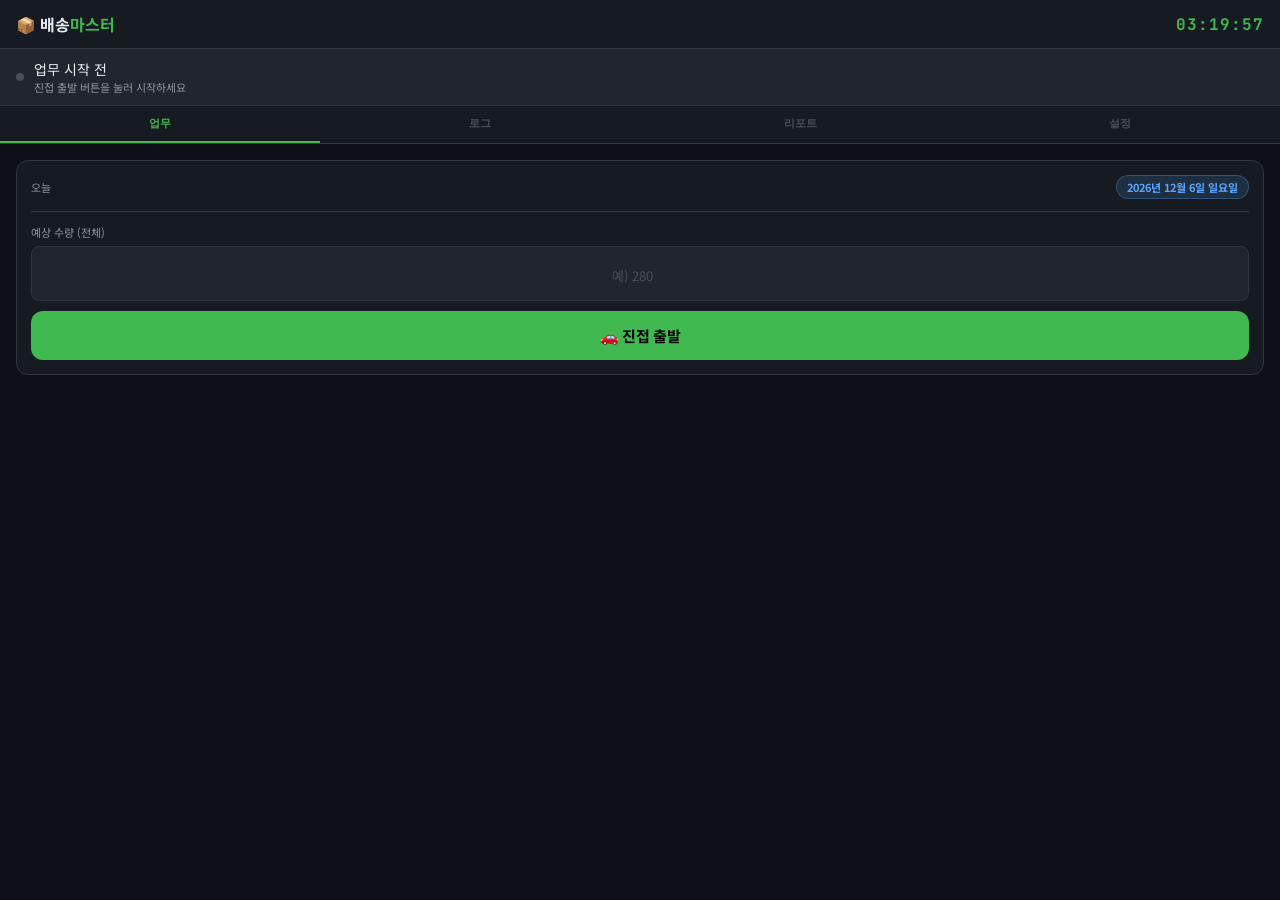
==== season2/index.html @ a96eaa6b "Add isolated season2 PWA" ====
<!DOCTYPE html>
<html lang="ko">
<head>
<meta charset="UTF-8">
<meta name="viewport" content="width=device-width, initial-scale=1.0, user-scalable=no">
<meta name="apple-mobile-web-app-capable" content="yes">
<meta name="mobile-web-app-capable" content="yes">
<meta name="theme-color" content="#0d1117">
<title>배송 마스터 시즌2</title>
<link rel="stylesheet" href="css/style.css">
<link rel="manifest" href="manifest.json">

</head>
<body>

<div id="app-header">
  <div class="app-title">📦 배송<span>마스터</span></div>
  <div id="live-clock">00:00:00</div>
</div>

<div id="status-bar">
  <div class="status-dot" id="sdot"></div>
  <div>
    <div id="stxt">업무 시작 전</div>
    <div id="ssub" style="font-size:11px;color:var(--text2);">진접 출발 버튼을 눌러 시작하세요</div>
  </div>
</div>

<div id="nav-tabs">
  <button class="nav-tab active" onclick="gotoPage('main')">업무</button>
  <button class="nav-tab" onclick="gotoPage('log')">로그</button>
  <button class="nav-tab" onclick="gotoPage('report')">리포트</button>
  <button class="nav-tab" onclick="gotoPage('settings')">설정</button>
</div>

<div id="content">

  <!-- MAIN -->
  <div class="page active" id="page-main">

    <!-- 출발 전 -->
    <div id="s-before" class="sec" style="padding-top:16px;">
      <div class="card">
        <div class="row"><span class="lbl">오늘</span><span id="today-txt" class="badge badge-blue"></span></div>
        <div class="divider"></div>
        <label class="inp-lbl">예상 수량 (전체)</label>
        <input type="number" class="inp center" id="exp-qty" placeholder="예) 280" inputmode="numeric">
        <button class="btn btn-green" id="btn-depart" onclick="doDepart()">🚗 진접 출발</button>
      </div>
    </div>

    <!-- 운전 중 -->
    <div id="s-driving" class="sec" style="display:none;padding-top:16px;">
      <div class="card hl-blue">
        <div class="row"><span class="lbl">진접 출발</span><span class="val blue" id="depart-disp"></span></div>
        <div class="row"><span class="lbl">경과</span><span class="val amber" id="drv-elapsed">00:00</span></div>
        <div class="divider"></div>
        <button class="btn btn-blue" id="btn-arrive" onclick="doArrive()">🏢 청량리 도착</button>
      </div>
    </div>

    <!-- 구역 설정 -->
    <div id="s-setup" class="sec" style="display:none;padding-top:16px;">
      <div class="card">
        <div class="row"><span class="lbl">운전 시간</span><span class="val amber" id="drv-result"></span></div>
        <div class="row"><span class="lbl">예상 수량</span><span class="val green" id="exp-disp"></span></div>
        <div class="divider"></div>
        <div class="sec-title">오늘 구역 순서 설정</div>
        <div id="zone-order"></div>
        <button class="btn btn-green" onclick="startFirstZone()" style="margin-top:8px;">✅ 설정 완료 · 1구역 시작</button>
      </div>
    </div>

    <!-- 작업 중 -->
    <div id="s-working" class="sec" style="display:none;padding-top:16px;">

      <div class="card hl-blue" style="margin-bottom:10px;">
        <div class="row">
          <div style="display:flex;align-items:center;gap:8px;">
            <span class="badge badge-blue" id="wz-badge">1구역</span>
            <span style="font-size:16px;font-weight:700;" id="wz-name">미주</span>
          </div>
          <span class="val blue" id="wz-elapsed" style="font-size:15px;">00:00</span>
        </div>
        <div class="row"><span class="lbl">시작</span><span class="val dim" id="wz-start"></span></div>
        <div class="row" id="remain-row" style="display:none;">
          <span class="lbl">잔여 수량</span>
          <span class="val amber" id="remain-qty" style="font-size:15px;"></span>
        </div>
      </div>

      <!-- 힐스 정리 선택 -->
      <div id="hils-choice" class="card hl-amber" style="display:none;margin-bottom:10px;">
        <div class="sec-title" style="margin-bottom:10px;" id="choice-title">정리 작업 여부</div>
        <div class="btn-row">
          <button class="btn btn-amber btn-half" onclick="startCleanup()">🗂️ 정리 시작</button>
          <button class="btn btn-gray btn-half" onclick="skipCleanup()">⚡ 바로 시작</button>
        </div>
      </div>

      <!-- 힐스 정리 중 -->
      <div id="hils-cleanup" class="card hl-amber" style="display:none;margin-bottom:10px;">
        <div class="sec-title" style="margin-bottom:8px;">정리 작업 중</div>
        <div class="row"><span class="lbl">정리 시작</span><span class="val amber" id="cu-start">-</span></div>
        <div class="row"><span class="lbl">정리 종료</span><span class="val dim" id="cu-end">-</span></div>
        <button class="btn btn-amber" id="btn-cu-end" onclick="doCleanupEnd()">🗂️ 정리 끝</button>
      </div>

      <!-- 미주 입력 -->
      <div id="miju-sec" class="card" style="display:none;margin-bottom:10px;">
        <div class="sec-title" style="margin-bottom:10px;">미주 수량 입력</div>
        <label class="inp-lbl">A구간 (1,2,3동) — 예) 45 32 28 또는 1-45 2-32 3-28</label>
        <input type="text" class="inp" id="miju-a" placeholder="45 32 28" inputmode="decimal" oninput="parseMijuA()">
        <div class="parse-box" id="miju-a-result"></div>
        <label class="inp-lbl">전체 수량 (미주 합계)</label>
        <input type="number" class="inp" id="miju-total" placeholder="예) 165" inputmode="numeric" oninput="calcMijuB()">
        <div class="parse-box" id="miju-b-result"></div>
      </div>

      <!-- 일반 수량 -->
      <div id="gen-sec" class="card" style="display:none;margin-bottom:10px;">
        <div id="gen-auto-info" style="display:none;margin-bottom:10px;">
          <div class="parse-box" style="display:block;" id="gen-auto-box"></div>
        </div>
        <label class="inp-lbl" id="gen-qty-label">전체 수량 입력</label>
        <input type="number" class="inp center" id="gen-qty" placeholder="전체 수량" inputmode="numeric" style="margin-bottom:0;" oninput="calcAutoQty();updateRemainQtyWithInput();">
      </div>

      <div class="btn-row">
        <button class="btn btn-amber btn-half" onclick="openModal('m-event')">⚠️ 이벤트</button>
        <button class="btn btn-gray btn-half" onclick="openHelperModal()">🤝 도우미</button>
      </div>
      <button class="btn btn-blue" onclick="openOscanModal()" style="margin-bottom:8px;">📦 오스캔 (잘못 스캔 차감)</button>
      <button class="btn btn-red" id="btn-zone-end" onclick="doZoneEnd()">✅ 구역 종료</button>
    </div>

    <!-- 구역 사이 -->
    <div id="s-between" class="sec" style="display:none;padding-top:16px;">
      <div class="card">
        <div class="sec-title" style="margin-bottom:10px;">구역 완료</div>
        <div id="between-summary"></div>
        <div class="divider"></div>
        <div class="sec-title" style="margin-bottom:10px;">다음 구역</div>
        <div id="next-zone-card" style="margin-bottom:12px;"></div>
        <button class="btn btn-green" id="btn-next" onclick="doNextZone()">▶ 다음 구역 시작</button>
        <button class="btn btn-gray" onclick="doFinish()">🏁 오늘 업무 종료</button>
      </div>
    </div>

    <!-- 종료 -->
    <div id="s-done" class="sec" style="display:none;padding-top:16px;">
      <div class="card hl-green" style="text-align:center;padding:28px 16px;">
        <div style="font-size:36px;margin-bottom:8px;">🎉</div>
        <div style="font-size:17px;font-weight:700;margin-bottom:4px;">오늘 업무 완료!</div>
        <div style="font-size:12px;color:var(--text2);margin-bottom:20px;">수고하셨습니다</div>
        <button class="btn btn-green" onclick="gotoPage('report')">📋 리포트 보기</button>
        <button class="btn btn-gray" onclick="openResetModal()">🔄 새 업무 시작</button>
      </div>
    </div>

  </div>

  <!-- LOG -->
  <div class="page" id="page-log">
    <div class="log-wrap" id="log-box">
      <div class="empty"><div class="empty-icon">📋</div><div class="empty-txt">아직 기록이 없습니다</div></div>
    </div>
  </div>

  <!-- REPORT -->
  <div class="page" id="page-report">
    <!-- 리포트 서브탭 -->
    <div style="display:flex;background:var(--surface2);border-bottom:1px solid var(--border);">
      <button class="nav-tab active" id="rtab-today" onclick="showRTab('today')" style="font-size:11px;">오늘</button>
      <button class="nav-tab" id="rtab-week" onclick="showRTab('week')" style="font-size:11px;">주간</button>
      <button class="nav-tab" id="rtab-month" onclick="showRTab('month')" style="font-size:11px;">월간</button>
      <button class="nav-tab" id="rtab-search" onclick="showRTab('search')" style="font-size:11px;">조회</button>
    </div>

    <!-- 오늘 리포트 -->
    <div id="rtab-today-content" class="sec" style="padding-top:16px;">
      <div id="report-box">
        <div class="empty"><div class="empty-icon">📊</div><div class="empty-txt">업무 종료 후 리포트가 생성됩니다</div></div>
      </div>
    </div>

    <!-- 주간 분석 -->
    <div id="rtab-week-content" class="sec" style="padding-top:16px;display:none;">
      <div class="sec-title">주간 분석</div>
      <!-- 주 선택 -->
      <div class="btn-row" style="margin-bottom:12px;">
        <button class="btn btn-gray btn-half btn-sm" id="week-prev-btn" onclick="changeWeek(-1)">◀ 이전주</button>
        <button class="btn btn-gray btn-half btn-sm" id="week-next-btn" onclick="changeWeek(1)">다음주 ▶</button>
      </div>
      <div id="week-title" class="card" style="text-align:center;margin-bottom:10px;font-weight:700;color:var(--accent2);"></div>
      <div id="week-content"></div>
    </div>

    <!-- 월간 분석 -->
    <div id="rtab-month-content" class="sec" style="padding-top:16px;display:none;">
      <div class="sec-title">월간 분석</div>
      <div class="btn-row" style="margin-bottom:12px;">
        <button class="btn btn-gray btn-half btn-sm" onclick="changeMonth(-1)">◀ 이전달</button>
        <button class="btn btn-gray btn-half btn-sm" onclick="changeMonth(1)">다음달 ▶</button>
      </div>
      <div id="month-title" class="card" style="text-align:center;margin-bottom:10px;font-weight:700;color:var(--accent2);"></div>
      <div id="month-content"></div>
    </div>

    <!-- 날짜 조회 -->
    <div id="rtab-search-content" class="sec" style="padding-top:16px;display:none;">
      <div class="sec-title">날짜별 조회</div>
      <div class="card" style="margin-bottom:10px;">
        <label class="inp-lbl">날짜 선택</label>
        <input type="date" class="inp" id="search-date" style="margin-bottom:8px;" onchange="searchDate()">
      </div>
      <div id="search-result"></div>
    </div>
  </div>

  <!-- SETTINGS -->
  <div class="page" id="page-settings">
    <div class="sec" style="padding-top:16px;">
      <div class="sec-title">구역 관리</div>
      <div id="zone-settings"></div>
      <button class="btn btn-blue btn-sm" onclick="addZoneSetting()" style="margin-bottom:16px;">+ 구역 추가</button>

      <div class="sec-title">Gmail 백업 설정</div>
      <div class="card" style="margin-bottom:10px;">
        <label class="inp-lbl">Gmail 주소</label>
        <input type="email" class="inp" id="g-email" placeholder="your@gmail.com" style="margin-bottom:0;">
      </div>
      <button class="btn btn-gray btn-sm" onclick="saveGmail()" style="margin-bottom:16px;">💾 저장</button>

      <div class="sec-title">휴무 설정</div>

      <!-- 달력 -->
      <div class="card" style="margin-bottom:10px;">
        <div style="display:flex;justify-content:space-between;align-items:center;margin-bottom:12px;">
          <button onclick="changeCalMonth(-1)" style="background:var(--surface2);border:1px solid var(--border);color:var(--text);border-radius:8px;padding:6px 12px;cursor:pointer;">◀</button>
          <span id="cal-title" style="font-size:15px;font-weight:700;"></span>
          <button onclick="changeCalMonth(1)" style="background:var(--surface2);border:1px solid var(--border);color:var(--text);border-radius:8px;padding:6px 12px;cursor:pointer;">▶</button>
        </div>
        <!-- 요일 헤더 -->
        <div style="display:grid;grid-template-columns:repeat(7,1fr);gap:2px;margin-bottom:4px;">
          <div style="text-align:center;font-size:11px;color:var(--red);font-weight:700;">일</div>
          <div style="text-align:center;font-size:11px;color:var(--text2);font-weight:700;">월</div>
          <div style="text-align:center;font-size:11px;color:var(--text2);font-weight:700;">화</div>
          <div style="text-align:center;font-size:11px;color:var(--text2);font-weight:700;">수</div>
          <div style="text-align:center;font-size:11px;color:var(--text2);font-weight:700;">목</div>
          <div style="text-align:center;font-size:11px;color:var(--text2);font-weight:700;">금</div>
          <div style="text-align:center;font-size:11px;color:var(--accent2);font-weight:700;">토</div>
        </div>
        <div id="cal-grid" style="display:grid;grid-template-columns:repeat(7,1fr);gap:2px;"></div>
        <div style="margin-top:10px;display:flex;gap:8px;flex-wrap:wrap;">
          <span style="font-size:11px;"><span style="color:var(--red);">●</span> 정기휴무</span>
          <span style="font-size:11px;"><span style="color:var(--amber);">●</span> 특별휴무</span>
          <span style="font-size:11px;"><span style="color:var(--accent);">●</span> 근무일</span>
        </div>
      </div>

      <!-- 4주 정기 패턴 -->
      <div class="card" style="margin-bottom:10px;">
        <div class="sec-title" style="margin-bottom:8px;">4주 정기 패턴 설정</div>
        <div style="font-size:11px;color:var(--text2);margin-bottom:10px;">버튼 탭으로 해당 주차 휴무 요일 설정</div>
        <div id="holiday-pattern"></div>
      </div>

      <!-- 특별 휴무 -->
      <div class="card" style="margin-bottom:10px;">
        <div class="sec-title" style="margin-bottom:8px;">특별 휴무</div>
        <div style="font-size:11px;color:var(--text2);margin-bottom:10px;">달력에서 날짜 탭 → 자동 입력</div>
        <div class="row" style="margin-bottom:8px;">
          <div style="flex:1;">
            <label class="inp-lbl">날짜</label>
            <input type="date" class="inp" id="special-date" style="margin-bottom:0;">
          </div>
          <div style="flex:1;margin-left:8px;">
            <label class="inp-lbl">사유</label>
            <input type="text" class="inp" id="special-reason" placeholder="구정, 추석, 개인사정..." style="margin-bottom:0;">
          </div>
        </div>
        <button class="btn btn-amber btn-sm" onclick="addSpecialHoliday()">+ 특별 휴무 추가</button>
        <div id="special-holiday-list" style="margin-top:10px;"></div>
      </div>

      <div class="sec-title">과거 데이터 입력</div>
      <div class="card" style="margin-bottom:10px;">
        <div style="font-size:12px;color:var(--text2);margin-bottom:10px;">구글 킵 등 기존 자료를 날짜별로 입력합니다</div>
        <button class="btn btn-blue btn-sm" onclick="openPastDataModal()">📅 과거 데이터 입력</button>
      </div>

      <div class="sec-title">앱 설치 (PWA)</div>
      <div class="card" style="margin-bottom:10px;">
        <div style="font-size:12px;color:var(--text2);margin-bottom:10px;">홈화면에 앱으로 설치하면 더 편리합니다</div>
        <button class="btn btn-green btn-sm" id="pwa-install-btn" onclick="installPWA()" style="display:none;">📱 홈화면에 설치</button>
        <div id="pwa-installed-msg" style="font-size:12px;color:var(--accent);display:none;">✅ 이미 설치되어 있습니다</div>
        <div id="pwa-guide" style="font-size:12px;color:var(--text2);">
          크롬: 주소창 우측 ⋮ → 홈화면에 추가<br>
          사파리: 공유 버튼 → 홈 화면에 추가
        </div>
      </div>

      <div class="sec-title">데이터 관리</div>
      <button class="btn btn-blue btn-sm" onclick="doFolderBackup()" style="margin-bottom:8px;">📁 백업 폴더에 저장</button>
      <button class="btn btn-green btn-sm" onclick="doPhoneBackup()" style="margin-bottom:8px;">💾 폰에 전체 백업 저장</button>
      <div class="btn-row">
        <button class="btn btn-gray btn-half btn-sm" onclick="doExport()">📤 내보내기</button>
        <button class="btn btn-gray btn-half btn-sm" onclick="doImport()">📥 가져오기</button>
      </div>
      <button class="btn btn-red btn-sm" onclick="openResetModal()" style="margin-top:4px;">🗑️ 오늘 초기화</button>
    </div>
  </div>

</div>

<!-- 이벤트 모달 -->
<div class="modal-bg" id="m-event">
  <div class="modal">
    <div class="modal-handle"></div>
    <div class="modal-title">⚠️ 이벤트 기록</div>
    <div class="btn-row">
      <button class="btn btn-gray btn-half btn-sm" onclick="setEvType('기상')">🌧️ 기상</button>
      <button class="btn btn-gray btn-half btn-sm" onclick="setEvType('도로')">🚦 도로</button>
    </div>
    <div class="btn-row" style="margin-bottom:8px;">
      <button class="btn btn-gray btn-half btn-sm" onclick="setEvType('상황')">⚡ 상황</button>
      <button class="btn btn-gray btn-half btn-sm" onclick="setEvType('개인')">🙋 개인</button>
    </div>
    <div class="btn-row" style="margin-bottom:12px;">
      <button class="btn btn-amber" style="width:100%;" onclick="setEvType('선완료');document.getElementById('pre-complete-box').style.display='block';">📦 선완료 (내일 배송)</button>
    </div>
    <div id="pre-complete-box" style="display:none;margin-bottom:4px;">
      <label class="inp-lbl">선완료 수량</label>
      <input type="number" class="inp center" id="ev-pre-qty" placeholder="예) 6" inputmode="numeric">
    </div>
    <label class="inp-lbl">이벤트 종류</label>
    <input type="text" class="inp" id="ev-type" placeholder="직접 입력 또는 위에서 선택">
    <label class="inp-lbl">소요 시간 (분)</label>
    <input type="number" class="inp" id="ev-min" placeholder="예) 25" inputmode="numeric">
    <label class="inp-lbl">메모 (선택)</label>
    <input type="text" class="inp" id="ev-memo" placeholder="상세 내용" style="margin-bottom:12px;">
    <div class="btn-row"><button class="btn btn-gray btn-half" onclick="closeModal('m-event')">취소</button><button class="btn btn-amber btn-half" onclick="saveEvent()">저장</button></div>
  </div>
</div>

<!-- 도우미 모달 -->
<div class="modal-bg" id="m-helper">
  <div class="modal">
    <div class="modal-handle"></div>
    <div class="modal-title">🤝 도우미 배송</div>
    <div class="btn-row" style="margin-bottom:4px;">
      <button class="btn btn-gray btn-half btn-sm" id="h-trade-btn" onclick="setHelper('trade')">서로 도움</button>
      <button class="btn btn-gray btn-half btn-sm" id="h-paid-btn" onclick="setHelper('paid')">유료 받기</button>
    </div>
    <div class="btn-row" style="margin-bottom:12px;">
      <button class="btn btn-gray btn-half btn-sm" id="h-give-btn" onclick="setHelper('give')">내가 도움(무보수)</button>
    </div>
    <div id="h-trade-box" style="display:none;">
      <div style="font-size:12px;color:var(--purple);margin-bottom:8px;">🔄 서로 도움 · 효율 미포함</div>
      <label class="inp-lbl">도우미 배송 수량</label>
      <input type="number" class="inp" id="h-trade-qty" placeholder="예) 60" inputmode="numeric">
    </div>
    <div id="h-paid-box" style="display:none;">
      <div style="font-size:12px;color:var(--accent);margin-bottom:8px;">✅ 수량/효율 정상 포함</div>
      <label class="inp-lbl">도우미 배송 수량</label>
      <input type="number" class="inp" id="h-paid-qty" placeholder="예) 30" inputmode="numeric">
    </div>
    <div id="h-give-box" style="display:none;">
      <div style="font-size:12px;color:var(--amber);margin-bottom:8px;">⚠️ 수량/효율 미포함 · 시간만 기록</div>
      <label class="inp-lbl">소요 시간 (분)</label>
      <input type="number" class="inp" id="h-min" placeholder="예) 60" inputmode="numeric">
    </div>
    <div class="btn-row"><button class="btn btn-gray btn-half" onclick="closeModal('m-helper')">취소</button><button class="btn btn-blue btn-half" onclick="saveHelper()">저장</button></div>
  </div>
</div>

<!-- 수량 확인 모달 -->
<div class="modal-bg" id="m-confirm">
  <div class="modal">
    <div class="modal-handle"></div>
    <div class="modal-title">📋 수량 확인</div>
    <div id="confirm-content"></div>
    <div class="btn-row" style="margin-top:8px;"><button class="btn btn-gray btn-half" onclick="closeModal('m-confirm')">수정</button><button class="btn btn-green btn-half" onclick="confirmZone()">확정</button></div>
  </div>
</div>

<!-- 초기화 확인 모달 -->
<div class="modal-bg" id="m-reset">
  <div class="modal">
    <div class="modal-handle"></div>
    <div class="modal-title">🗑️ 오늘 데이터 초기화</div>
    <div style="text-align:center;padding:8px 0 16px;">
      <div style="font-size:28px;margin-bottom:10px;">⚠️</div>
      <div style="font-size:14px;color:var(--text);margin-bottom:6px;">오늘 데이터를 초기화합니다</div>
      <div style="font-size:12px;color:var(--red);">되돌릴 수 없습니다</div>
    </div>
    <div class="btn-row">
      <button class="btn btn-gray btn-half" onclick="closeModal('m-reset')">취소</button>
      <button class="btn btn-red btn-half" onclick="doResetConfirmed()">초기화</button>
    </div>
  </div>
</div>

<!-- Gmail 백업 모달 -->
<div class="modal-bg" id="m-gmail">
  <div class="modal">
    <div class="modal-handle"></div>
    <div class="modal-title">📧 Gmail 백업</div>
    <div id="gmail-unsent-list" style="margin-bottom:16px;"></div>
    <div class="btn-row">
      <button class="btn btn-gray btn-half" onclick="closeModal('m-gmail')">닫기</button>
      <button class="btn btn-amber btn-half" id="btn-send-all" onclick="sendAllGmail()">전체 전송</button>
    </div>
  </div>
</div>

<!-- 과거 데이터 입력 모달 -->
<div class="modal-bg" id="m-past-data">
  <div class="modal" style="max-height:85vh;overflow-y:auto;">
    <div class="modal-handle"></div>
    <div class="modal-title">📅 과거 데이터 입력</div>

    <label class="inp-lbl">날짜</label>
    <input type="date" class="inp" id="past-date" style="margin-bottom:10px;">

    <label class="inp-lbl">진접 출발</label>
    <input type="time" class="inp" id="past-depart" style="margin-bottom:10px;">

    <label class="inp-lbl">청량리 도착</label>
    <input type="time" class="inp" id="past-arrive" style="margin-bottom:10px;">

    <label class="inp-lbl">예상 수량</label>
    <input type="number" class="inp" id="past-exp-qty" placeholder="스캔 수량" inputmode="numeric" style="margin-bottom:10px;">

    <div class="sec-title" style="margin-bottom:8px;">구역별 데이터</div>
    <div id="past-zones-wrap"></div>
    <button class="btn btn-surface btn-sm" onclick="addPastZone()" style="margin-bottom:12px;">+ 구역 추가</button>

    <label class="inp-lbl">메모 (선택)</label>
    <input type="text" class="inp" id="past-memo" placeholder="특이사항" style="margin-bottom:12px;">

    <div class="btn-row">
      <button class="btn btn-gray btn-half" onclick="closeModal('m-past-data')">취소</button>
      <button class="btn btn-green btn-half" onclick="savePastData()">저장</button>
    </div>
  </div>
</div>

<!-- 로그 이벤트 추가 모달 -->
<div class="modal-bg" id="m-log-event">
  <div class="modal">
    <div class="modal-handle"></div>
    <div class="modal-title">⚠️ 이벤트 추가</div>
    <div id="log-event-zone-info" style="text-align:center;font-size:13px;color:var(--accent2);margin-bottom:14px;"></div>
    <div class="btn-row" style="margin-bottom:8px;">
      <button class="btn btn-gray btn-half btn-sm" onclick="setLogEvType('기상')">🌧️ 기상</button>
      <button class="btn btn-gray btn-half btn-sm" onclick="setLogEvType('도로')">🚦 도로</button>
    </div>
    <div class="btn-row" style="margin-bottom:8px;">
      <button class="btn btn-gray btn-half btn-sm" onclick="setLogEvType('상황')">⚡ 상황</button>
      <button class="btn btn-gray btn-half btn-sm" onclick="setLogEvType('개인')">🙋 개인</button>
    </div>
    <div class="btn-row" style="margin-bottom:12px;">
      <button class="btn btn-amber" style="width:100%;" onclick="setLogEvType('선완료');document.getElementById('log-pre-complete-box').style.display='block';">📦 선완료 (내일 배송)</button>
    </div>
    <div id="log-pre-complete-box" style="display:none;margin-bottom:4px;">
      <label class="inp-lbl">선완료 수량</label>
      <input type="number" class="inp center" id="log-ev-pre-qty" placeholder="예) 6" inputmode="numeric">
    </div>
    <label class="inp-lbl">이벤트 종류</label>
    <input type="text" class="inp" id="log-ev-type" placeholder="직접 입력 또는 위에서 선택">
    <label class="inp-lbl">소요 시간 (분)</label>
    <input type="number" class="inp" id="log-ev-min" placeholder="예) 20" inputmode="numeric">
    <label class="inp-lbl">메모 (선택)</label>
    <input type="text" class="inp" id="log-ev-memo" placeholder="상세 내용" style="margin-bottom:12px;">
    <div class="btn-row">
      <button class="btn btn-gray btn-half" onclick="closeModal('m-log-event')">취소</button>
      <button class="btn btn-amber btn-half" onclick="saveLogEvent()">저장</button>
    </div>
  </div>
</div>

<!-- 오스캔 모달 -->
<div class="modal-bg" id="m-oscan">
  <div class="modal">
    <div class="modal-handle"></div>
    <div class="modal-title">📦 오스캔 차감</div>
    <div style="font-size:12px;color:var(--text2);text-align:center;margin-bottom:14px;">
      잘못 스캔된 수량을 입력하면<br>해당 구역 수량에서 차감됩니다
    </div>
    <label class="inp-lbl">차감 수량</label>
    <input type="number" class="inp center" id="oscan-qty" placeholder="예) 3" inputmode="numeric">
    <label class="inp-lbl">사유 (선택)</label>
    <input type="text" class="inp" id="oscan-reason" placeholder="어제 물건 잘못 스캔 등" style="margin-bottom:12px;">
    <div class="btn-row">
      <button class="btn btn-gray btn-half" onclick="closeModal('m-oscan')">취소</button>
      <button class="btn btn-blue btn-half" onclick="saveOscan()">차감</button>
    </div>
  </div>
</div>

<div id="toast"></div>



<script src="js/state.js"></script>
<script src="js/ui.js"></script>
<script src="js/zones.js"></script>
<script src="js/events.js"></script>
<script src="js/report.js"></script>
<script src="js/analysis.js"></script>
<script src="js/holiday.js"></script>
<script src="js/backup.js"></script>
<script src="js/init.js"></script>
</body>
</html>
---- season2/css/style.css ----
@import url('https://fonts.googleapis.com/css2?family=Noto+Sans+KR:wght@300;400;500;700;900&family=JetBrains+Mono:wght@400;600;700&display=swap');

:root {
  --bg: #0d1117;
  --surface: #161b22;
  --surface2: #21262d;
  --border: #30363d;
  --accent: #3fb950;
  --accent-dim: rgba(63,185,80,0.15);
  --accent2: #58a6ff;
  --accent2-dim: rgba(88,166,255,0.15);
  --amber: #d29922;
  --amber-dim: rgba(210,153,34,0.15);
  --red: #f85149;
  --red-dim: rgba(248,81,73,0.15);
  --purple: #bc8cff;
  --text: #e6edf3;
  --text2: #8b949e;
  --text3: #484f58;
  --r: 12px;
}

* { box-sizing: border-box; margin: 0; padding: 0; -webkit-tap-highlight-color: transparent; }

body {
  font-family: 'Noto Sans KR', sans-serif;
  background: var(--bg);
  color: var(--text);
  min-height: 100dvh;
  display: flex;
  flex-direction: column;
  font-size: 14px;
  overscroll-behavior: none;
}

#app-header {
  background: var(--surface);
  border-bottom: 1px solid var(--border);
  padding: 12px 16px;
  display: flex;
  justify-content: space-between;
  align-items: center;
  position: sticky;
  top: 0;
  z-index: 200;
}
.app-title { font-size: 16px; font-weight: 700; }
.app-title span { color: var(--accent); }
#live-clock { font-family: 'JetBrains Mono', monospace; font-size: 16px; font-weight: 700; color: var(--accent); letter-spacing: 1px; }

#status-bar {
  background: var(--surface2);
  border-bottom: 1px solid var(--border);
  padding: 10px 16px;
  display: flex;
  align-items: center;
  gap: 10px;
  min-height: 50px;
}
.status-dot { width: 8px; height: 8px; border-radius: 50%; background: var(--text3); flex-shrink: 0; transition: all .3s; }
.status-dot.active { background: var(--accent); box-shadow: 0 0 8px var(--accent); animation: pulse 2s infinite; }
.status-dot.driving { background: var(--accent2); box-shadow: 0 0 8px var(--accent2); animation: pulse 2s infinite; }
.status-dot.warn { background: var(--amber); }
@keyframes pulse { 0%,100%{opacity:1}50%{opacity:.4} }
#status-text { font-size: 13px; font-weight: 600; }
#status-sub { font-size: 11px; color: var(--text2); }

#nav-tabs { display: flex; background: var(--surface); border-bottom: 1px solid var(--border); }
.nav-tab { flex: 1; padding: 10px 4px; font-size: 11px; font-weight: 700; color: var(--text3); border: none; background: transparent; cursor: pointer; border-bottom: 2px solid transparent; transition: all .2s; }
.nav-tab.active { color: var(--accent); border-bottom-color: var(--accent); }

#content { flex: 1; overflow-y: auto; padding-bottom: 24px; }
.page { display: none; }
.page.active { display: block; }

.sec { padding: 14px 16px 0; }
.sec-title { font-size: 10px; font-weight: 700; color: var(--text3); letter-spacing: 1.5px; text-transform: uppercase; margin-bottom: 10px; }

.card { background: var(--surface); border: 1px solid var(--border); border-radius: var(--r); padding: 14px; margin-bottom: 10px; }
.card.hl-green { border-color: var(--accent); }
.card.hl-blue { border-color: var(--accent2); }
.card.hl-amber { border-color: var(--amber); }

.row { display: flex; justify-content: space-between; align-items: center; gap: 8px; margin-bottom: 8px; }
.row:last-child { margin-bottom: 0; }
.lbl { font-size: 11px; color: var(--text2); }
.val { font-family: 'JetBrains Mono', monospace; font-size: 16px; font-weight: 700; }
.val.green { color: var(--accent); }
.val.blue { color: var(--accent2); }
.val.amber { color: var(--amber); }
.val.dim { color: var(--text2); font-size: 13px; }

.btn { display: flex; align-items: center; justify-content: center; gap: 6px; width: 100%; padding: 14px; border-radius: var(--r); border: none; font-size: 15px; font-weight: 700; font-family: inherit; cursor: pointer; transition: all .15s; letter-spacing: -.3px; }
.btn:active:not(:disabled) { transform: scale(.97); }
.btn:disabled { opacity: .3; cursor: not-allowed; }
.btn + .btn { margin-top: 8px; }
.btn-green { background: var(--accent); color: #000; }
.btn-blue { background: var(--accent2-dim); color: var(--accent2); border: 1px solid rgba(88,166,255,.3); }
.btn-amber { background: var(--amber-dim); color: var(--amber); border: 1px solid rgba(210,153,34,.3); }
.btn-red { background: var(--red-dim); color: var(--red); border: 1px solid rgba(248,81,73,.3); }
.btn-gray { background: var(--surface2); color: var(--text); border: 1px solid var(--border); }
.btn-sm { padding: 9px 14px; font-size: 13px; }
.btn-half { width: auto; flex: 1; }
.btn-row { display: flex; gap: 8px; margin-bottom: 8px; }

.badge { display: inline-flex; align-items: center; padding: 3px 10px; border-radius: 99px; font-size: 11px; font-weight: 700; }
.badge-green { background: var(--accent-dim); color: var(--accent); border: 1px solid rgba(63,185,80,.3); }
.badge-blue { background: var(--accent2-dim); color: var(--accent2); border: 1px solid rgba(88,166,255,.3); }
.badge-amber { background: var(--amber-dim); color: var(--amber); border: 1px solid rgba(210,153,34,.3); }
.badge-red { background: var(--red-dim); color: var(--red); border: 1px solid rgba(248,81,73,.3); }
.badge-purple { background: rgba(188,140,255,.12); color: var(--purple); border: 1px solid rgba(188,140,255,.3); }

.inp-lbl { font-size: 11px; color: var(--text2); margin-bottom: 6px; display: block; }
.inp { width: 100%; background: var(--surface2); border: 1px solid var(--border); border-radius: 8px; padding: 12px 14px; color: var(--text); font-size: 16px; font-family: 'JetBrains Mono', monospace; outline: none; transition: border .2s; margin-bottom: 10px; }
.inp:focus { border-color: var(--accent); }
.inp::placeholder { color: var(--text3); font-size: 13px; font-family: 'Noto Sans KR', sans-serif; }
.inp.center { text-align: center; font-size: 22px; }
.inp-group { margin-bottom: 10px; }

.divider { height: 1px; background: var(--border); margin: 12px 0; }

.stat-grid { display: grid; grid-template-columns: 1fr 1fr; gap: 8px; margin-bottom: 10px; }
.stat-box { background: var(--surface); border: 1px solid var(--border); border-radius: var(--r); padding: 12px; text-align: center; }
.stat-lbl { font-size: 10px; color: var(--text2); margin-bottom: 4px; }
.stat-val { font-size: 20px; font-weight: 700; font-family: 'JetBrains Mono', monospace; }
.stat-sub { font-size: 10px; color: var(--text2); margin-top: 2px; }

.eff-row { display: flex; justify-content: space-between; align-items: center; padding: 7px 0; border-bottom: 1px solid var(--border); }
.eff-row:last-child { border-bottom: none; }
.eff-lbl { font-size: 12px; color: var(--text2); }
.eff-val { font-family: 'JetBrains Mono', monospace; font-size: 14px; font-weight: 700; }

.parse-box { background: var(--surface2); border: 1px solid var(--border); border-radius: 8px; padding: 10px; margin-bottom: 10px; font-family: 'JetBrains Mono', monospace; font-size: 12px; display: none; }
.parse-row { display: flex; justify-content: space-between; padding: 3px 0; border-bottom: 1px solid var(--border); }
.parse-row:last-child { border-bottom: none; }
.pk { color: var(--text2); }
.pv { color: var(--accent); font-weight: 700; }
.pv.blue { color: var(--accent2); }

.log-wrap { padding: 14px 16px; }
.log-item { display: flex; gap: 12px; padding-bottom: 16px; position: relative; }
.log-item::before { content: ''; position: absolute; left: 7px; top: 18px; bottom: 0; width: 2px; background: var(--border); }
.log-item:last-child::before { display: none; }
.log-dot { width: 16px; height: 16px; border-radius: 50%; background: var(--surface2); border: 2px solid var(--border); flex-shrink: 0; margin-top: 2px; z-index: 1; }
.log-dot.g { background: var(--accent); border-color: var(--accent); }
.log-dot.b { background: var(--accent2); border-color: var(--accent2); }
.log-dot.a { background: var(--amber); border-color: var(--amber); }
.log-dot.p { background: var(--purple); border-color: var(--purple); }
.log-dot.pulse { background: var(--accent2); border-color: var(--accent2); box-shadow: 0 0 10px var(--accent2); animation: pulse 1.5s infinite; }
.log-dot.cu { background: #a78bfa; border-color: #a78bfa; } /* 정리 전용 */
.log-body { flex: 1; }
.log-title { font-size: 13px; font-weight: 600; }
.log-time { font-size: 11px; color: var(--text2); font-family: 'JetBrains Mono', monospace; margin-top: 2px; }
.log-detail { font-size: 12px; color: var(--text2); margin-top: 3px; }

.zone-card { background: var(--surface); border: 1px solid var(--border); border-radius: var(--r); padding: 12px 14px; margin-bottom: 8px; display: flex; align-items: center; gap: 12px; }
.zone-num { width: 30px; height: 30px; border-radius: 8px; background: var(--surface2); display: flex; align-items: center; justify-content: center; font-size: 13px; font-weight: 700; color: var(--text2); flex-shrink: 0; }
.zone-num.on { background: var(--accent-dim); color: var(--accent); }
.zone-info { flex: 1; }
.zone-name { font-size: 14px; font-weight: 600; }
.zone-sub { font-size: 11px; color: var(--text2); margin-top: 2px; }
.zone-actions { display: flex; gap: 4px; }
.zone-mv { background: var(--surface2); border: 1px solid var(--border); border-radius: 6px; padding: 5px 8px; font-size: 12px; cursor: pointer; color: var(--text2); }

.modal-bg { position: fixed; inset: 0; background: rgba(0,0,0,.75); z-index: 300; display: none; align-items: flex-end; justify-content: center; backdrop-filter: blur(4px); }
.modal-bg.open { display: flex; }
.modal { background: var(--surface); border: 1px solid var(--border); border-radius: 20px 20px 0 0; padding: 20px 16px 32px; width: 100%; max-width: 480px; animation: up .25s ease; }
@keyframes up { from{transform:translateY(100%)} to{transform:translateY(0)} }
.modal-handle { width: 40px; height: 4px; background: var(--border); border-radius: 2px; margin: 0 auto 16px; }
.modal-title { font-size: 16px; font-weight: 700; text-align: center; margin-bottom: 16px; }

.report-box { background: var(--surface); border: 1px solid var(--border); border-radius: var(--r); padding: 14px; margin-bottom: 10px; font-family: 'JetBrains Mono', monospace; font-size: 11.5px; line-height: 1.9; white-space: pre-wrap; word-break: break-all; color: var(--text2); }
.report-box strong { color: var(--text); }

.empty { text-align: center; padding: 48px 24px; color: var(--text3); }
.empty-icon { font-size: 40px; margin-bottom: 10px; }
.empty-txt { font-size: 13px; }

#toast { position: fixed; bottom: 24px; left: 50%; transform: translateX(-50%) translateY(80px); background: var(--surface2); border: 1px solid var(--border); border-radius: 99px; padding: 10px 20px; font-size: 13px; font-weight: 500; z-index: 500; transition: transform .3s ease; white-space: nowrap; max-width: 85vw; text-align: center; }
#toast.show { transform: translateX(-50%) translateY(0); }

::-webkit-scrollbar { width: 3px; }
::-webkit-scrollbar-thumb { background: var(--border); border-radius: 2px; }
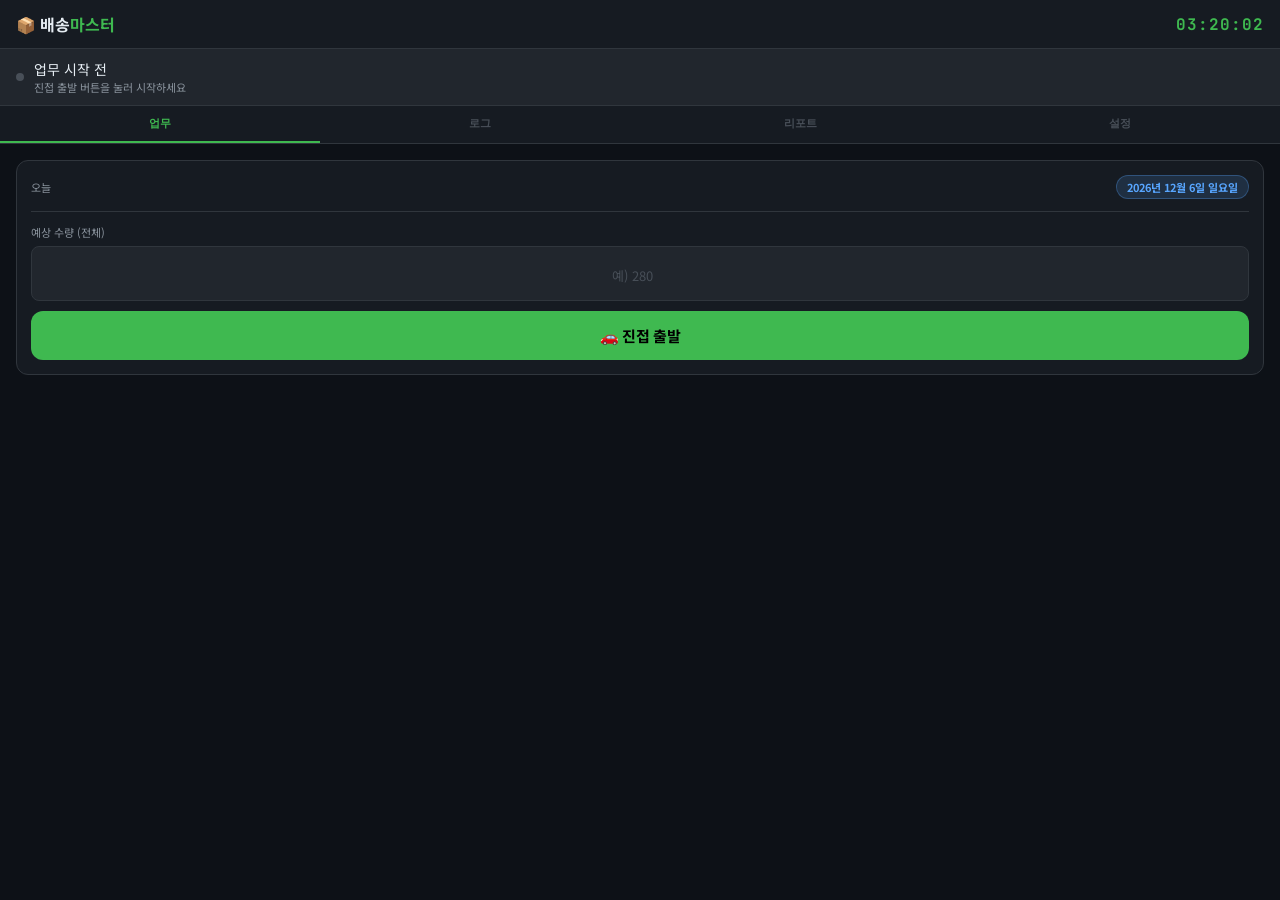
==== commit dfadeae0: "Add season2 error logging" ====
--- a/season2/index.html
+++ b/season2/index.html
@@ -308,6 +308,10 @@
         <button class="btn btn-gray btn-half btn-sm" onclick="doExport()">📤 내보내기</button>
         <button class="btn btn-gray btn-half btn-sm" onclick="doImport()">📥 가져오기</button>
       </div>
+      <div class="btn-row">
+        <button class="btn btn-gray btn-half btn-sm" onclick="copyErrorLogs()">🧾 에러로그 복사</button>
+        <button class="btn btn-gray btn-half btn-sm" onclick="exportErrorLogs()">📄 에러로그 저장</button>
+      </div>
       <button class="btn btn-red btn-sm" onclick="openResetModal()" style="margin-top:4px;">🗑️ 오늘 초기화</button>
     </div>
   </div>
